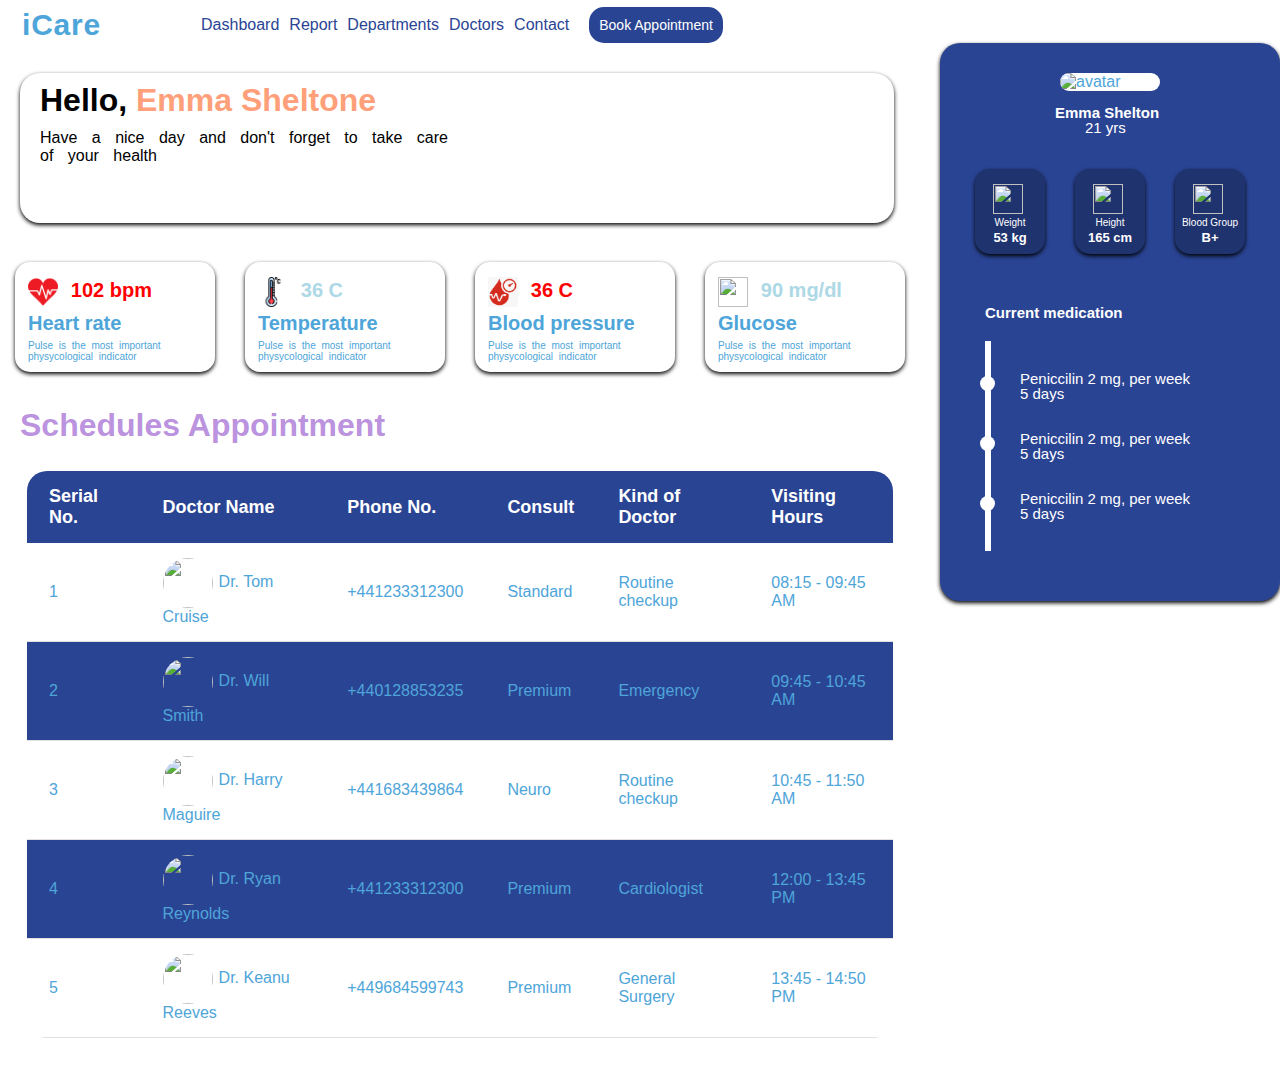
==== index.html @ 2cac49de "Patient dashboard" ====
<!DOCTYPE html>
<html lang="en">
  <head>
    <meta charset="UTF-8" />
    <meta http-equiv="X-UA-Compatible" content="IE=edge" />

    <link rel="stylesheet" href="assets/css/index.css" />

    <meta name="viewport" content="width=device-width, initial-scale=1.0" />
    <title>Document</title>
  </head>
  <body>
    <header id="header" class="fixed-top">
      <div class="container">
  
        
          <h1 class="logo me-auto"><a href="index.html">iCare</a></h1>
         <!-- navbar-->
        <nav id="navbar" class="navbar navbar-light">
          <ul>
           
            <li><a class="nav-link scrollto active" href="#hero">Dashboard</a></li>
            <li><a class="nav-link scrollto" href="#about">Report</a></li>
          
            <li><a class="nav-link scrollto" href="department.html">Departments</a></li>
            <li><a class="nav-link scrollto" href="#doctors">Doctors</a></li>
            <li><a class="nav-link scrollto" href="#contact">Contact</a></li>
            <li><a href="department.html" class="appointment-btn scrollto"><span class="d-none d-md-inline">Book </span> Appointment</a></li>
          </ul>
        </nav><!-- .navbar -->
      </div>
    </header>



    <div class="dash">
      <div class="imp">
       
          <div class="about">
            <h1>
              Hello,
              <h1 class="name">Emma Sheltone</h1>
            </h1>
            <br /><br />
            <p>
              Have a nice day and don't forget to take care <br />of your health
            </p>
          </div>
       
        <br /><br /><br /><br /><br /><br /><br /><br />

        <section class="container">
          <div class="card">
           
            <p class="lm q"><img src="assets/images/heart_rate.png" alt="" class="v">102 bpm</p>
            <div class="fac">
            <h2>Heart rate</h2>
            <p>Pulse is the most important physycological indicator</p>
          </div>
          </div>

          <div class="card">
           
            <p class="lm temp"><img src="assets/images/temperature.png" alt=""  class="v">36 C</p>
            <div class="fac">
              <h2>Temperature</h2>
              <p>Pulse is the most important physycological indicator</p>
            </div>
          </div>

          <div class="card">
            <p class="lm q"><img src="assets/images/blood_pressure.png" alt=""  class="v">36 C</p>
            <div class="fac">
              <h2>Blood pressure</h2>
              <p>Pulse is the most important physycological indicator</p>
            </div>
           
          </div>

          <div class="card">
            <p class="lm temp"><img src="./images/glucose.jpg" alt=""  class="v">90 mg/dl</p>
            <div class="fac">
              <h2>Glucose</h2>
              <p>Pulse is the most important physycological indicator</p>
            </div>
          
           
          </div>
        </section>


      <!--Tabel section starts-->
    <h1 class="table-title">Schedules Appointment</h1>
    <table class="contents">
        <thead>
            <tr>
                <th>Serial No.</th>
                <th>Doctor Name</th>
                <th>Phone No.</th>
                <th>Consult</th>
                <th>Kind of Doctor</th>
                <th>Visiting Hours</th>
            </tr>
        </thead>
        <tbody>
            <tr>
                <td>1</td>
                <td><img src="./images/Tom-Cruise-2013.webp" alt=""> Dr. Tom Cruise</td>
                <td>+441233312300</td>
                <td>Standard</td>
                <td>Routine checkup</td>
                <td>08:15 - 09:45 AM</td>
            </tr>
            <tr>
                <td>2</td>
                <td><img src="./images/will smith.webp" alt=""> Dr. Will Smith</td>
                <td>+440128853235</td>
                <td>Premium</td>
                <td>Emergency</td>
                <td>09:45 - 10:45 AM</td>
            </tr>
            <tr>
                <td>3</td>
                <td><img src="./images/maguire.webp" alt=""> Dr. Harry Maguire</td>
                <td>+441683439864</td>
                <td>Neuro</td>
                <td>Routine checkup</td>
                <td>10:45 - 11:50 AM</td>
            </tr>
            <tr>
                <td>4</td>
                <td><img src="./images/ryan reynolds.jpg" alt=""> Dr. Ryan Reynolds</td>
                <td>+441233312300</td>
                <td>Premium</td>
                <td>Cardiologist</td>
                <td>12:00 - 13:45 PM</td>
            </tr>
            <tr>
                <td>5</td>
                <td><img src="./images/keanu reeves.jpg" alt=""> Dr. Keanu Reeves</td>
                <td>+449684599743</td>
                <td>Premium</td>
                <td>General Surgery</td>
                <td>13:45 - 14:50 PM</td>
            </tr>
           
           
        </tbody>
    </table>
      
      
      </div>

      <div class="second">
        <img
          src="./images/drawing-g91eb3646e_1280.png"
          alt="avatar"
          class="iq"
        />
        <br />
        <h2 class="c">Emma Shelton</h2>
        <p class="c1">21 yrs</p>
        <br />

        <section class="con">
          <div class="car">
            <h1></h1>
            <p class="lm q"><img src="./images/weight.png" alt="" class="v"></p>
            <div class="us">
            <p>Weight</p>
            <h1>53 kg</h1>
           </div>
          </div>

          <div class="car">
            <p class="lm q"><img src="./images/height.png" alt="" class="v"></p>
            <div class="us">
              <p>Height</p>
              <h1>165 cm</h1>
             </div>
          </div>

          <div class="car">
            <p class="lm q"><img src="./images/blood_type.png" alt="" class="v"></p>
            <div class="us">
              <p>Blood Group</p>
              <h1>B+</h1>
             </div>
          </div>
        </section>
        <h2 class="med">Current medication</h2>
        <div class="line">

          
  
          <div class="t l">
              <span></span>
              <div class="b">
                 <P>Peniccilin 2 mg, per week 5 days</P>
              </div>
          </div>
  
          <div class="t l">
          <span></span>
          <div class="b">
            <P>Peniccilin 2 mg, per week 5 days</P>
             
          </div>
          </div>



          <div class="t l">
            <span></span>
            <div class="b">
              <P>Peniccilin 2 mg, per week 5 days</P>
               
            </div>
            </div>
      
  
  
      </div>
      </div>
      
    </div>
  </body>
</html>
---- assets/css/index.css ----
*{
    padding: 0;
    margin:0;
    font-family:Cambria, Cochin, Georgia, Times, 'Times New Roman', serif;
    box-sizing: border-box;
}


.about{
    display: block;
    color: black;
    line-height: 15px;
    width: 95%;
    background-color:white;
    border-radius: 20px;
    min-height: 150px;
    padding: 20px;
    margin:20px ;
    box-shadow: 0 2px 4px 0  black;

    background-image: url(images/vecteezy_illustration-vector-graphic-of-male-doctor-examining-his_10560814-removebg-preview.png);
    background-size: contain;
    background-position: right;
    background-repeat: no-repeat;
    background-size: 230px;
    position: relative;
    margin-top: 30px;
    margin-bottom: -120px;
   
}
.about p{
    margin-top: 1px;
    line-height: 18px;
 
    word-spacing: 10px;

    
}
.about h1{
    display: inline;
}
.name{
    color: lightsalmon;
    display: inline;
}

.iqzzy{
    width: 300px;
    position: absolute;
    left: 600px;
  
    
   
}




.container{
    display: flex;
     
    justify-content:left;
   
  
}

.card{
    background: #fff;
    width: 200px;
    height: 110px;
    margin: 15px;
    border-radius: 15px;
    padding: 5px;
    box-shadow: 0 2px 4px 0  black;
  
}

.container h1{
    font-size: 20px;
}

.card:hover{
    background-color:#2A4494;
    color: white;
    cursor: pointer;
    transform: scale(1.03);
    transition: all 1s ease ;

}

.dash{
    display: flex;
    justify-content:space-between;
    
}
.imp{
    width: 75%;
    
    
}

.second{
    background-color:#2A4494 ;
    width: 30%;
    margin-left: 20px;
    align-items: center;
    height: 100%;
    border-radius: 20px;
    box-shadow: 0 2px 4px 0  black;
}

.iq{
    display: block;
    width: 100px;
 
   background-color: #fff;
   margin-left: 120px;
   margin-top: 30px;
   border-radius: 30px;

}
.c{
    color: white;
    margin-left: 115px;
    margin-top: -5px;
    font-size: 15px;
}

.c1{
    color: white;
    margin-left: 145px;
    margin-top: -2px;
    font-size: 15px;
}

.con{
    display: flex;
     
  justify-content: center;
  
}

.car{
    color: white;
    background-color: aqua;

    background-color: rgba(0, 0, 0, .25);
    width: 70px;
    height: 85px;
    margin: 15px;
    border-radius: 15px;
    padding: 5px;
    box-shadow: 0 2px 4px 0  black;
   text-align: center;
  
}


.line{

   
  
    position: relative;
    max-width: 100%;
    margin: 50px auto;
    
}

.t{
    padding: 10px 50px;
    position: relative;
    width: 100%;
    margin-top: -30px;
   
}

.b{
    padding: 20px 30px;
    background-color:#2A4494;
    position: relative;
   
    color: #fff;
    font-size: 15px;
    line-height: 15px;
  
    
}

.l{
   left: 0;
}

.r{
    left: 50%;
}

.l span{
    position: absolute;
    height: 15px;
    width: 15px;
    border-radius: 50%;
    background: white;
    float: left;
    top: 35px;
    left: 40px;
    color:#fff;
   
    
    z-index: 10;
    
   
}

.t::after{

    content: '';
    position: absolute;
    width: 6px;
    height: 100%;
    background-color: white;
    top: 0;
    left: 0;
    margin-left: 45px;
   

}

.med{
    color: white;
    margin-left: 45px;
    margin-top: 35px;
    font-size: 15px;
}





*{
    margin: 0;
    padding: 0;
    box-sizing: border-box;
    font-family: sans-serif;
}


.table-title{
    margin: 20px;
    color: rgba(137, 64, 197, 0.589);
}


.contents{
    border-collapse: collapse;
    margin: 27px;
    min-width: 500px;
    border-radius: 20px ;
    overflow: hidden;
}
.contents:hover{
    box-shadow: 5px 5px 20px #aca9a9;
}

.contents thead tr{
    font-size: 18px;
    background-color: #2A4494;
    color: white;
    text-align: left;
}

.contents th, .contents td{
    padding: 15px 22px;
   
}

td img{
    width: 50px;
    height: 50px;
    margin-right: .1rem;
    object-fit: cover;
    object-position: center;
    border-radius: 50%;
    vertical-align: middle;

}

.contents td:hover{
    cursor: pointer;
    color:rgb(223, 60, 60);
}

.contents tbody tr{
    border-bottom: 1px solid rgb(230, 223, 223) ;
}

.contents tbody tr:nth-of-type(even){
    background-color: #2A4494;
}
.v{
    width: 30px;
    height: 30px;
    margin-right: .8rem;
    object-fit: cover;
    object-position: center;
    vertical-align: middle;
    margin-left: 8px;
}

.lm{
    font-weight: bold;
    font-size: 20px;
    padding-top: 10px;
}
.q{
    color: red;
}

.temp{
    color:lightblue;
}

.fac p{
    font-size: 10px;
    word-spacing: 3px;
    margin-top: 5px;
  
}
.fac h2{
    font-size: 20px;
    margin-top: 5px;
  
}
.fac{
    margin-left:8px ;

}

.us p{
    margin-top: 3px;
    font-size: 10px;
}
.us h1{
    font-size: 13px;
    margin-top: 2px;
}











body {
    font-family: "Open Sans", sans-serif;
    color: #4EA5D9;
  }
  
  a {
    color: #2A4494;
    text-decoration: none;
  }
  
  a:hover {
    color: #44CFCB;
    /* text-decoration: underline; */
  }
  
  h1,
  h2,
  h3,
  h4,
  h5,
  h6 {
    font-family: "Raleway", sans-serif;
  }
  
  #header {
    background: #fff;
  }
  
  
  #header .logo {
    font-size: 30px;
    padding-left: 10px;
    padding-top: 20px;
    line-height: 1;
    font-weight: 700;
    letter-spacing: 0.8px;
    font-family: "Poppins", sans-serif;
    position: relative;
    margin-top: -10px;
    margin-left: 12px;
  }
  
  #header .logo a {
    color: #4EA5D9;
    text-decoration: none;
  }
  
  
  
  .appointment-btn {
    margin-left: 10px;
    padding: 10px;
    background: #2A4494;
    color: #fff;
    border-radius: 15px;
    text-decoration: none;
    font-size: 14px;
    display: inline-block;
  }
  
  .appointment-btn:hover {
    background-color: #4EA5D9;
    color: #fff;
  }
  .navbar ul {
    margin: 0;
    padding-left: 100px;
    display: flex;
    list-style: none;
    align-items: center;
    margin-top: 7px;
  }
  
  .navbar li {
    position: relative;
    padding-right: 10px;
  }

  
  @media(max-width:1000px)
  {
    .dash{
        display: flex;
        justify-content:space-between;
        flex-direction: column;
        
    }

  }
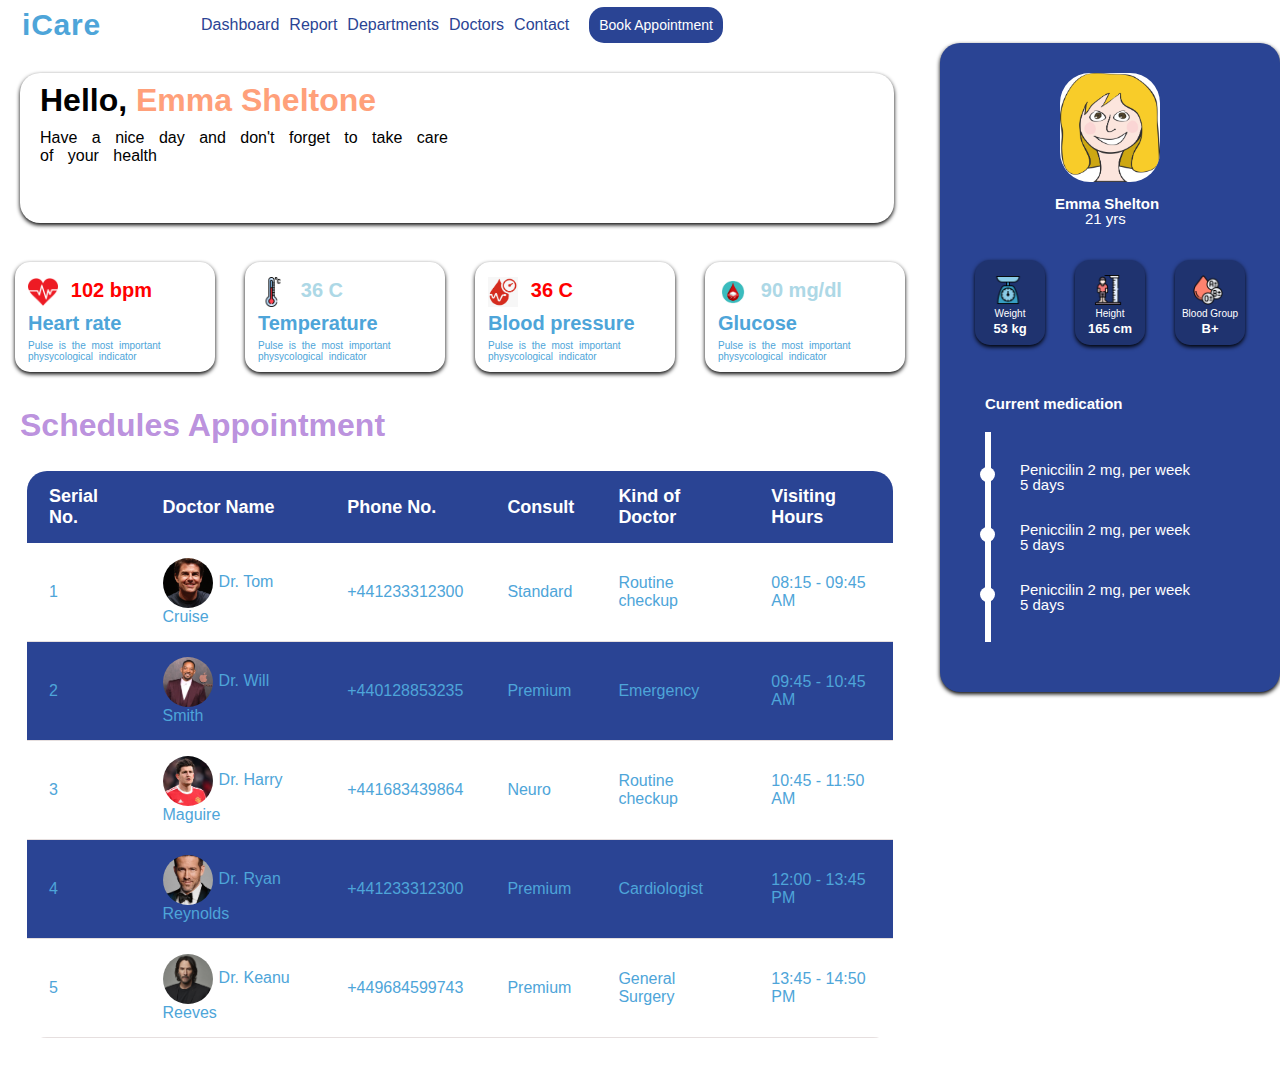
==== commit a73a45d6: "image updated" ====
--- a/index.html
+++ b/index.html
@@ -78,7 +78,7 @@
           </div>
 
           <div class="card">
-            <p class="lm temp"><img src="./images/glucose.jpg" alt=""  class="v">90 mg/dl</p>
+            <p class="lm temp"><img src="assets/images/glucose.jpg" alt=""  class="v">90 mg/dl</p>
             <div class="fac">
               <h2>Glucose</h2>
               <p>Pulse is the most important physycological indicator</p>
@@ -105,7 +105,7 @@
         <tbody>
             <tr>
                 <td>1</td>
-                <td><img src="./images/Tom-Cruise-2013.webp" alt=""> Dr. Tom Cruise</td>
+                <td><img src="assets/images/Tom-Cruise-2013.webp" alt=""> Dr. Tom Cruise</td>
                 <td>+441233312300</td>
                 <td>Standard</td>
                 <td>Routine checkup</td>
@@ -113,7 +113,7 @@
             </tr>
             <tr>
                 <td>2</td>
-                <td><img src="./images/will smith.webp" alt=""> Dr. Will Smith</td>
+                <td><img src="assets/images/will smith.webp" alt=""> Dr. Will Smith</td>
                 <td>+440128853235</td>
                 <td>Premium</td>
                 <td>Emergency</td>
@@ -121,7 +121,7 @@
             </tr>
             <tr>
                 <td>3</td>
-                <td><img src="./images/maguire.webp" alt=""> Dr. Harry Maguire</td>
+                <td><img src="assets/images/maguire.webp" alt=""> Dr. Harry Maguire</td>
                 <td>+441683439864</td>
                 <td>Neuro</td>
                 <td>Routine checkup</td>
@@ -129,7 +129,7 @@
             </tr>
             <tr>
                 <td>4</td>
-                <td><img src="./images/ryan reynolds.jpg" alt=""> Dr. Ryan Reynolds</td>
+                <td><img src="assets/images/ryan reynolds.jpg" alt=""> Dr. Ryan Reynolds</td>
                 <td>+441233312300</td>
                 <td>Premium</td>
                 <td>Cardiologist</td>
@@ -137,7 +137,7 @@
             </tr>
             <tr>
                 <td>5</td>
-                <td><img src="./images/keanu reeves.jpg" alt=""> Dr. Keanu Reeves</td>
+                <td><img src="assets/images/keanu reeves.jpg" alt=""> Dr. Keanu Reeves</td>
                 <td>+449684599743</td>
                 <td>Premium</td>
                 <td>General Surgery</td>
@@ -153,7 +153,7 @@
 
       <div class="second">
         <img
-          src="./images/drawing-g91eb3646e_1280.png"
+          src="assets/images/drawing-g91eb3646e_1280.png"
           alt="avatar"
           class="iq"
         />
@@ -165,7 +165,7 @@
         <section class="con">
           <div class="car">
             <h1></h1>
-            <p class="lm q"><img src="./images/weight.png" alt="" class="v"></p>
+            <p class="lm q"><img src="assets/images/weight.png" alt="" class="v"></p>
             <div class="us">
             <p>Weight</p>
             <h1>53 kg</h1>
@@ -173,7 +173,7 @@
           </div>
 
           <div class="car">
-            <p class="lm q"><img src="./images/height.png" alt="" class="v"></p>
+            <p class="lm q"><img src="assets/images/height.png" alt="" class="v"></p>
             <div class="us">
               <p>Height</p>
               <h1>165 cm</h1>
@@ -181,7 +181,7 @@
           </div>
 
           <div class="car">
-            <p class="lm q"><img src="./images/blood_type.png" alt="" class="v"></p>
+            <p class="lm q"><img src="assets/images/blood_type.png" alt="" class="v"></p>
             <div class="us">
               <p>Blood Group</p>
               <h1>B+</h1>
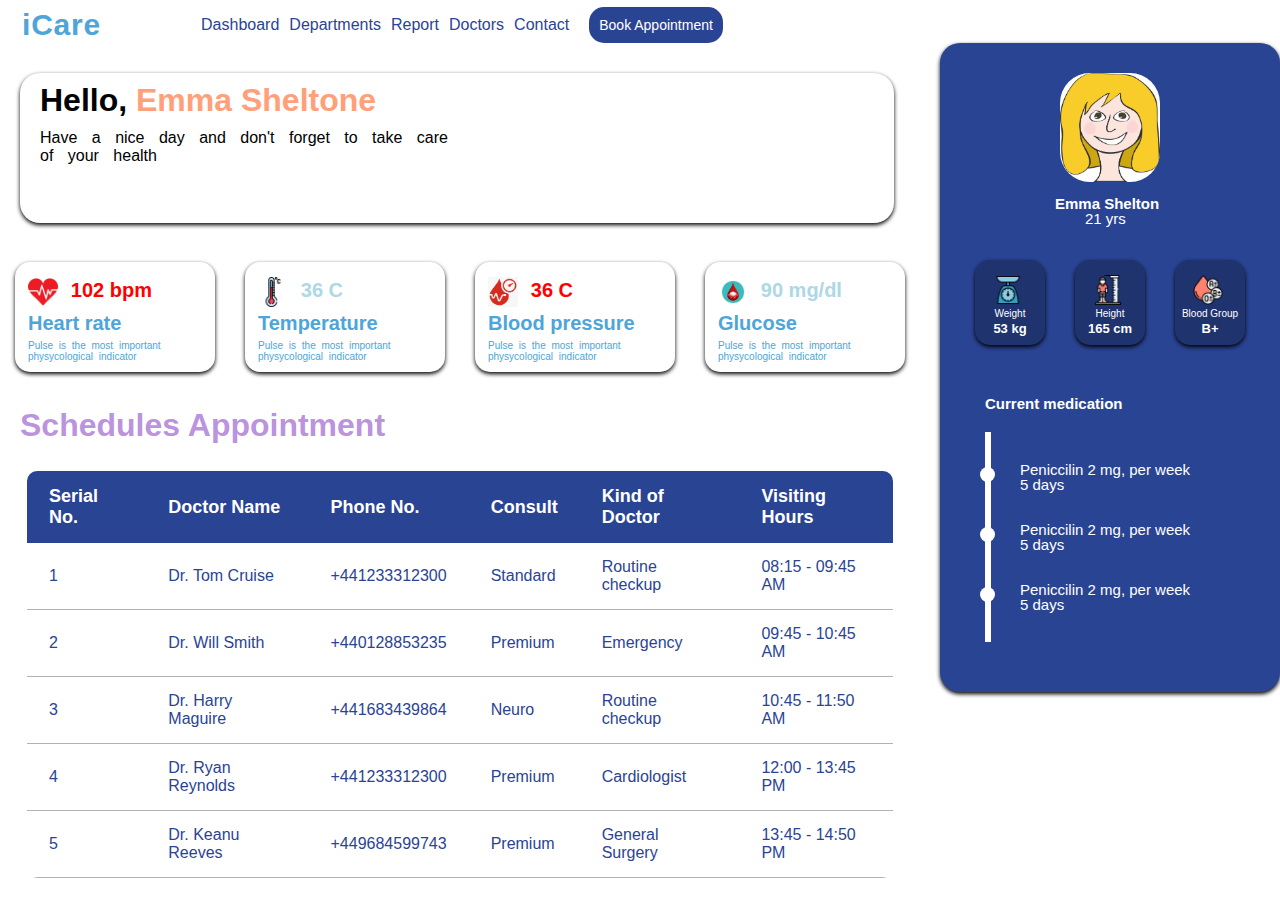
==== commit 05fd4f49: "home page updated" ====
--- a/index.html
+++ b/index.html
@@ -5,27 +5,28 @@
     <meta http-equiv="X-UA-Compatible" content="IE=edge" />
 
     <link rel="stylesheet" href="assets/css/index.css" />
+    
 
     <meta name="viewport" content="width=device-width, initial-scale=1.0" />
-    <title>Document</title>
+    <title>Dashboard</title>
   </head>
   <body>
     <header id="header" class="fixed-top">
       <div class="container">
   
         
-          <h1 class="logo me-auto"><a href="index.html">iCare</a></h1>
+        <h1 class="logo me-auto"><a href="index.html">iCare</a></h1>
          <!-- navbar-->
         <nav id="navbar" class="navbar navbar-light">
           <ul>
-           
-            <li><a class="nav-link scrollto active" href="#hero">Dashboard</a></li>
-            <li><a class="nav-link scrollto" href="#about">Report</a></li>
-          
+            <li><a class="nav-link scrollto" href="doctor_dashboard.html">Dashboard</a></li>
             <li><a class="nav-link scrollto" href="department.html">Departments</a></li>
-            <li><a class="nav-link scrollto" href="#doctors">Doctors</a></li>
-            <li><a class="nav-link scrollto" href="#contact">Contact</a></li>
-            <li><a href="department.html" class="appointment-btn scrollto"><span class="d-none d-md-inline">Book </span> Appointment</a></li>
+            <li><a class="nav-link scrollto" href="..">Report</a></li>
+            <li><a class="nav-link scrollto active" href="doctor.html">Doctors</a></li>
+            <li><a class="nav-link scrollto active" href="login.html">Contact</a></li>
+            <li><a href="#appointment" class="appointment-btn scrollto"><span class="d-none d-md-inline">Book </span> Appointment</a></li>
+
+            
           </ul>
         </nav><!-- .navbar -->
       </div>
@@ -105,7 +106,7 @@
         <tbody>
             <tr>
                 <td>1</td>
-                <td><img src="assets/images/Tom-Cruise-2013.webp" alt=""> Dr. Tom Cruise</td>
+                <td> Dr. Tom Cruise</td>
                 <td>+441233312300</td>
                 <td>Standard</td>
                 <td>Routine checkup</td>
@@ -113,7 +114,7 @@
             </tr>
             <tr>
                 <td>2</td>
-                <td><img src="assets/images/will smith.webp" alt=""> Dr. Will Smith</td>
+                <td>Dr. Will Smith</td>
                 <td>+440128853235</td>
                 <td>Premium</td>
                 <td>Emergency</td>
@@ -121,7 +122,7 @@
             </tr>
             <tr>
                 <td>3</td>
-                <td><img src="assets/images/maguire.webp" alt=""> Dr. Harry Maguire</td>
+                <td>Dr. Harry Maguire</td>
                 <td>+441683439864</td>
                 <td>Neuro</td>
                 <td>Routine checkup</td>
@@ -129,7 +130,7 @@
             </tr>
             <tr>
                 <td>4</td>
-                <td><img src="assets/images/ryan reynolds.jpg" alt=""> Dr. Ryan Reynolds</td>
+                <td>Dr. Ryan Reynolds</td>
                 <td>+441233312300</td>
                 <td>Premium</td>
                 <td>Cardiologist</td>
@@ -137,7 +138,7 @@
             </tr>
             <tr>
                 <td>5</td>
-                <td><img src="assets/images/keanu reeves.jpg" alt=""> Dr. Keanu Reeves</td>
+                <td> Dr. Keanu Reeves</td>
                 <td>+449684599743</td>
                 <td>Premium</td>
                 <td>General Surgery</td>
--- a/assets/css/index.css
+++ b/assets/css/index.css
@@ -1,3 +1,77 @@
+body {
+    font-family: "Open Sans", sans-serif;
+    /* color: #fff; */
+  }
+  
+  a {
+    /* color: #fff; */
+    text-decoration: none;
+  }
+  
+  a:hover {
+    color: #44CFCB;
+    /* text-decoration: underline; */
+  }
+  
+  h1,
+  h2,
+  h3,
+  h4,
+  h5,
+  h6 {
+    font-family: "Raleway", sans-serif;
+  }
+  
+  #header {
+    background: #fff;
+  }
+  
+  
+  #header .logo {
+    font-size: 30px;
+    padding-left: 10px;
+    padding-top: 20px;
+    line-height: 1;
+    font-weight: 700;
+    letter-spacing: 0.8px;
+    font-family: "Poppins", sans-serif;
+  }
+  
+  #header .logo a {
+    color: #4EA5D9;
+    text-decoration: none;
+  }
+  
+  
+  
+  .appointment-btn {
+    margin-left: 10px;
+    padding: 10px;
+    background: #2A4494;
+    color: #fff;
+    border-radius: 15px;
+    text-decoration: none;
+    font-size: 14px;
+    display: inline-block;
+  }
+  
+  .appointment-btn:hover {
+    background-color:#3291e6;
+    color: #fff;
+  }
+  .navbar ul {
+    margin: 0;
+    padding-left: 100px;
+    display: flex;
+    list-style: none;
+    align-items: center;
+  }
+  
+  .navbar li {
+    position: relative;
+    padding-right: 10px;
+  }
+
 
 *{
     padding: 0;
@@ -255,8 +329,10 @@
     border-collapse: collapse;
     margin: 27px;
     min-width: 500px;
-    border-radius: 20px ;
+    border-radius: 10px ;
     overflow: hidden;
+    color: #2A4494;
+
 }
 .contents:hover{
     box-shadow: 5px 5px 20px #aca9a9;
@@ -287,16 +363,16 @@
 
 .contents td:hover{
     cursor: pointer;
-    color:rgb(223, 60, 60);
+    /* color:rgb(223, 60, 60); */
 }
 
 .contents tbody tr{
-    border-bottom: 1px solid rgb(230, 223, 223) ;
-}
-
-.contents tbody tr:nth-of-type(even){
+    border-bottom: 1px solid rgba(0,0,0,.3);
+}
+
+/* .contents tbody tr:nth-of-type(even){
     background-color: #2A4494;
-}
+} */
 .v{
     width: 30px;
     height: 30px;
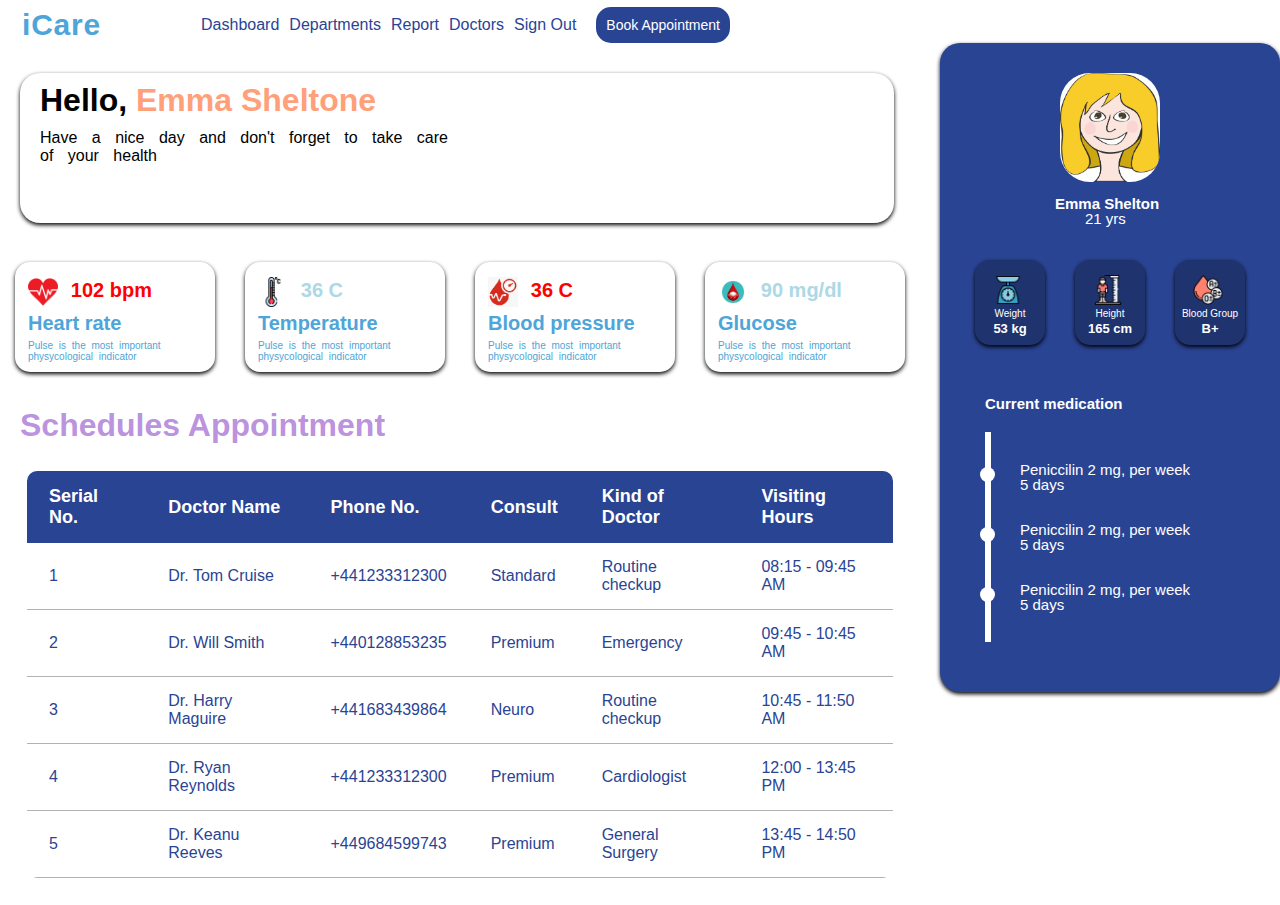
==== commit ee729989: "schedule updated" ====
--- a/index.html
+++ b/index.html
@@ -19,12 +19,12 @@
          <!-- navbar-->
         <nav id="navbar" class="navbar navbar-light">
           <ul>
-            <li><a class="nav-link scrollto" href="doctor_dashboard.html">Dashboard</a></li>
+            <li><a class="nav-link scrollto" href="index.html">Dashboard</a></li>
             <li><a class="nav-link scrollto" href="department.html">Departments</a></li>
             <li><a class="nav-link scrollto" href="..">Report</a></li>
             <li><a class="nav-link scrollto active" href="doctor.html">Doctors</a></li>
-            <li><a class="nav-link scrollto active" href="login.html">Contact</a></li>
-            <li><a href="#appointment" class="appointment-btn scrollto"><span class="d-none d-md-inline">Book </span> Appointment</a></li>
+            <li><a class="nav-link scrollto active" href="login.html">Sign Out</a></li>
+            <li><a href="department.html" class="appointment-btn scrollto"><span class="d-none d-md-inline">Book </span> Appointment</a></li>
 
             
           </ul>
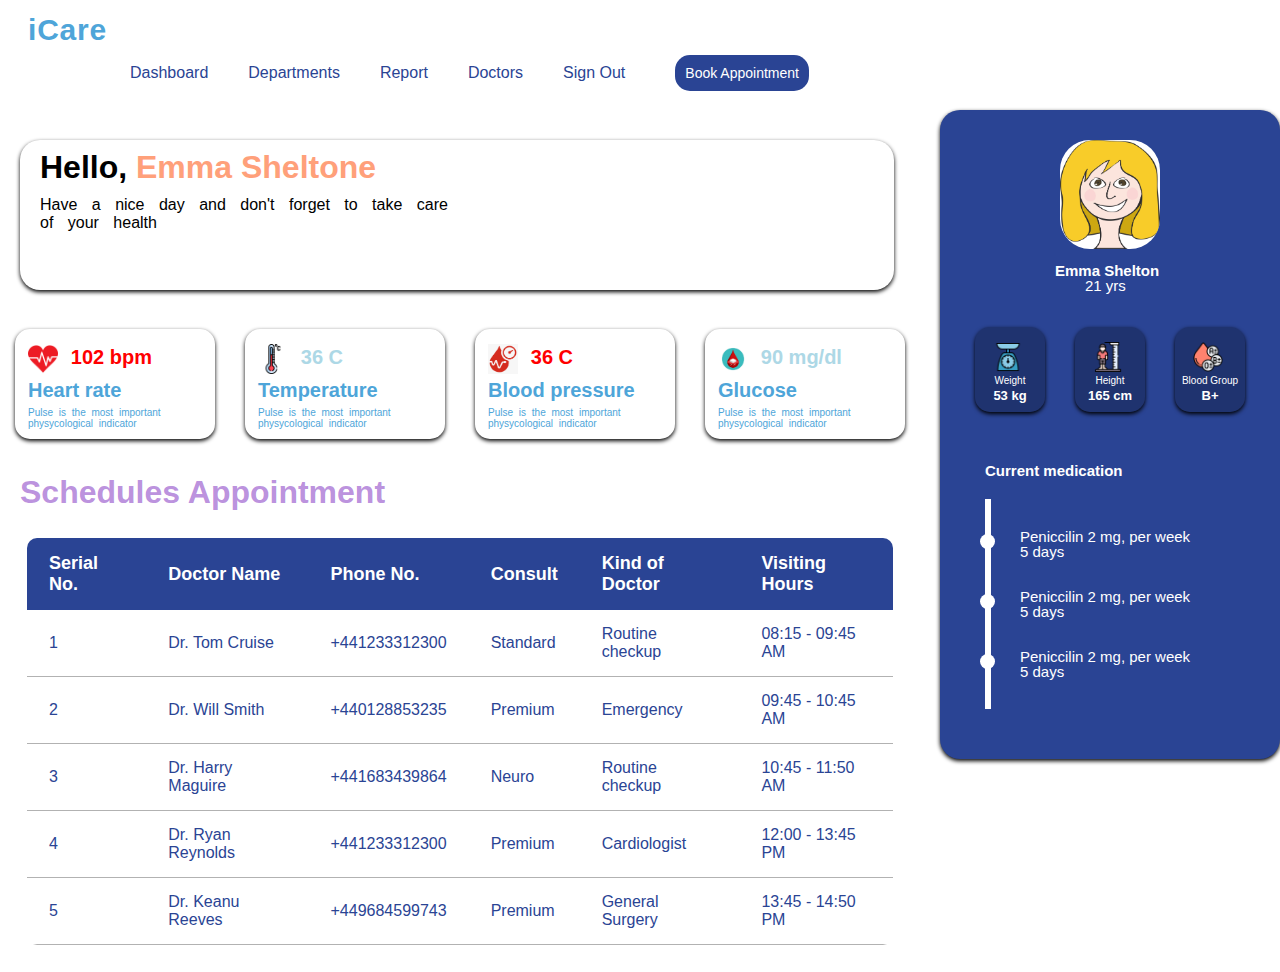
==== commit bc404728: "index navbar updated" ====
--- a/index.html
+++ b/index.html
@@ -12,7 +12,7 @@
   </head>
   <body>
     <header id="header" class="fixed-top">
-      <div class="container">
+    
   
         
         <h1 class="logo me-auto"><a href="index.html">iCare</a></h1>
@@ -29,7 +29,7 @@
             
           </ul>
         </nav><!-- .navbar -->
-      </div>
+      
     </header>
 
 
--- a/assets/css/index.css
+++ b/assets/css/index.css
@@ -1,76 +1,3 @@
-body {
-    font-family: "Open Sans", sans-serif;
-    /* color: #fff; */
-  }
-  
-  a {
-    /* color: #fff; */
-    text-decoration: none;
-  }
-  
-  a:hover {
-    color: #44CFCB;
-    /* text-decoration: underline; */
-  }
-  
-  h1,
-  h2,
-  h3,
-  h4,
-  h5,
-  h6 {
-    font-family: "Raleway", sans-serif;
-  }
-  
-  #header {
-    background: #fff;
-  }
-  
-  
-  #header .logo {
-    font-size: 30px;
-    padding-left: 10px;
-    padding-top: 20px;
-    line-height: 1;
-    font-weight: 700;
-    letter-spacing: 0.8px;
-    font-family: "Poppins", sans-serif;
-  }
-  
-  #header .logo a {
-    color: #4EA5D9;
-    text-decoration: none;
-  }
-  
-  
-  
-  .appointment-btn {
-    margin-left: 10px;
-    padding: 10px;
-    background: #2A4494;
-    color: #fff;
-    border-radius: 15px;
-    text-decoration: none;
-    font-size: 14px;
-    display: inline-block;
-  }
-  
-  .appointment-btn:hover {
-    background-color:#3291e6;
-    color: #fff;
-  }
-  .navbar ul {
-    margin: 0;
-    padding-left: 100px;
-    display: flex;
-    list-style: none;
-    align-items: center;
-  }
-  
-  .navbar li {
-    position: relative;
-    padding-right: 10px;
-  }
 
 
 *{
@@ -98,7 +25,7 @@
     background-position: right;
     background-repeat: no-repeat;
     background-size: 230px;
-    position: relative;
+    
     margin-top: 30px;
     margin-bottom: -120px;
    
@@ -167,8 +94,10 @@
     display: flex;
     justify-content:space-between;
     
+    
 }
 .imp{
+  margin-top: 110px;
     width: 75%;
     
     
@@ -178,6 +107,7 @@
     background-color:#2A4494 ;
     width: 30%;
     margin-left: 20px;
+    margin-top: 110px;
     align-items: center;
     height: 100%;
     border-radius: 20px;
@@ -457,6 +387,11 @@
   
   #header {
     background: #fff;
+    position: fixed;
+    overflow: hidden;
+    top: 0;
+    width: 100%;
+    height: 100px;
   }
   
   
@@ -469,8 +404,8 @@
     letter-spacing: 0.8px;
     font-family: "Poppins", sans-serif;
     position: relative;
-    margin-top: -10px;
-    margin-left: 12px;
+    margin-top: -5px;
+    margin-left: 18px;
   }
   
   #header .logo a {
@@ -501,14 +436,26 @@
     display: flex;
     list-style: none;
     align-items: center;
-    margin-top: 7px;
+   
+    background-color: white;
+     position: fixed;
+    overflow: hidden;
+   
+    width: 100%;
+  }
+  .navbar{
+    margin-left: 20px;
   }
   
   .navbar li {
+    margin-top: 10px;
     position: relative;
-    padding-right: 10px;
-  }
-
+    padding-right: 30px;
+    padding-left: 10px;
+    color: #006efd;
+  
+  }
+ 
   
   @media(max-width:1000px)
   {
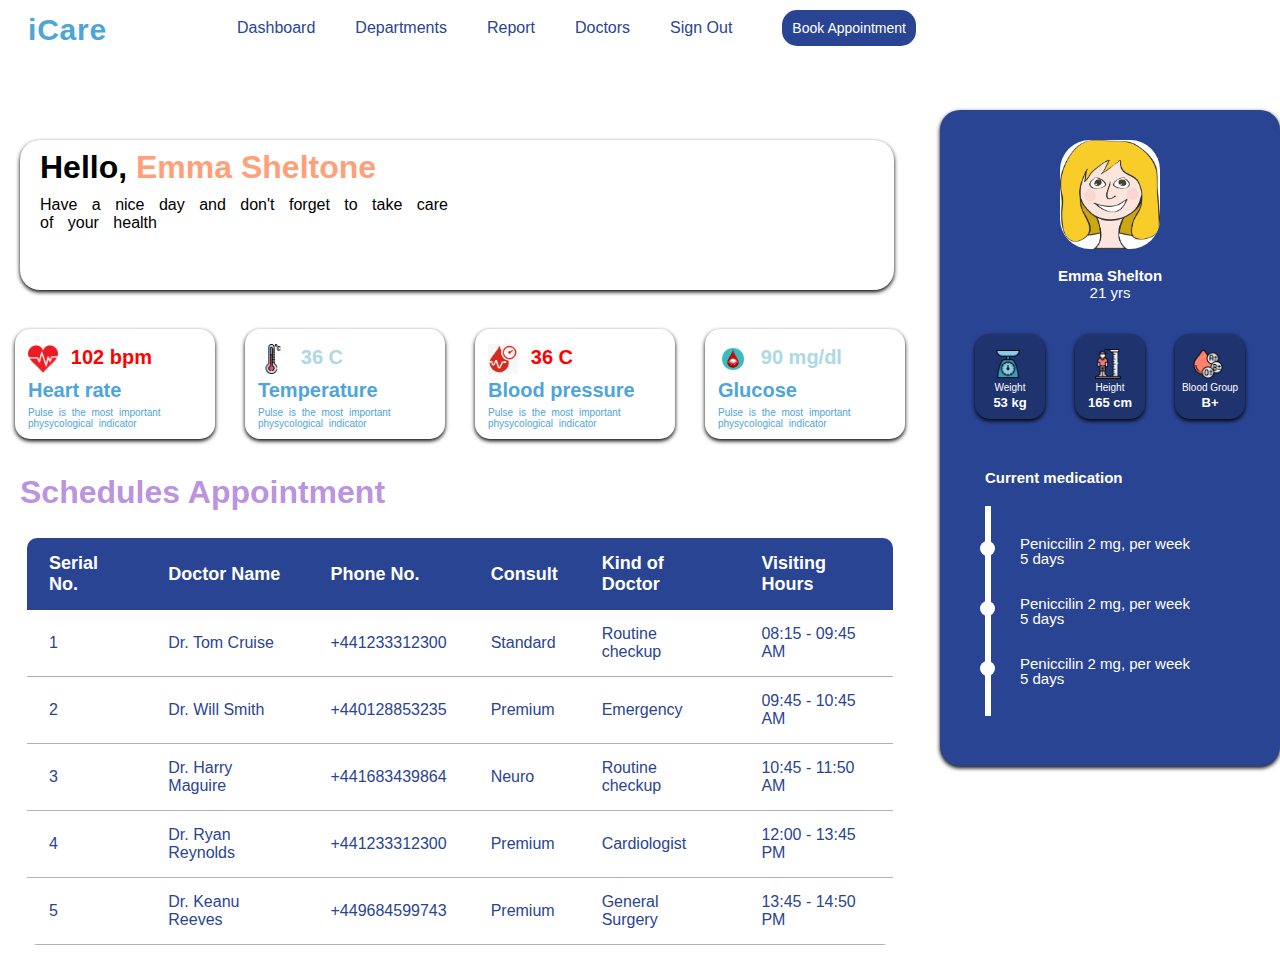
==== commit d69376e8: "Admin login" ====
--- a/index.html
+++ b/index.html
@@ -12,7 +12,7 @@
   </head>
   <body>
     <header id="header" class="fixed-top">
-    
+      <div class="container">
   
         
         <h1 class="logo me-auto"><a href="index.html">iCare</a></h1>
@@ -29,7 +29,7 @@
             
           </ul>
         </nav><!-- .navbar -->
-      
+      </div>
     </header>
 
 
--- a/assets/css/index.css
+++ b/assets/css/index.css
@@ -126,15 +126,16 @@
 }
 .c{
     color: white;
-    margin-left: 115px;
-    margin-top: -5px;
+    text-align: center;
+    
+ 
     font-size: 15px;
 }
 
 .c1{
-    color: white;
-    margin-left: 145px;
-    margin-top: -2px;
+    text-align: center;
+    color: white;
+  
     font-size: 15px;
 }
 
